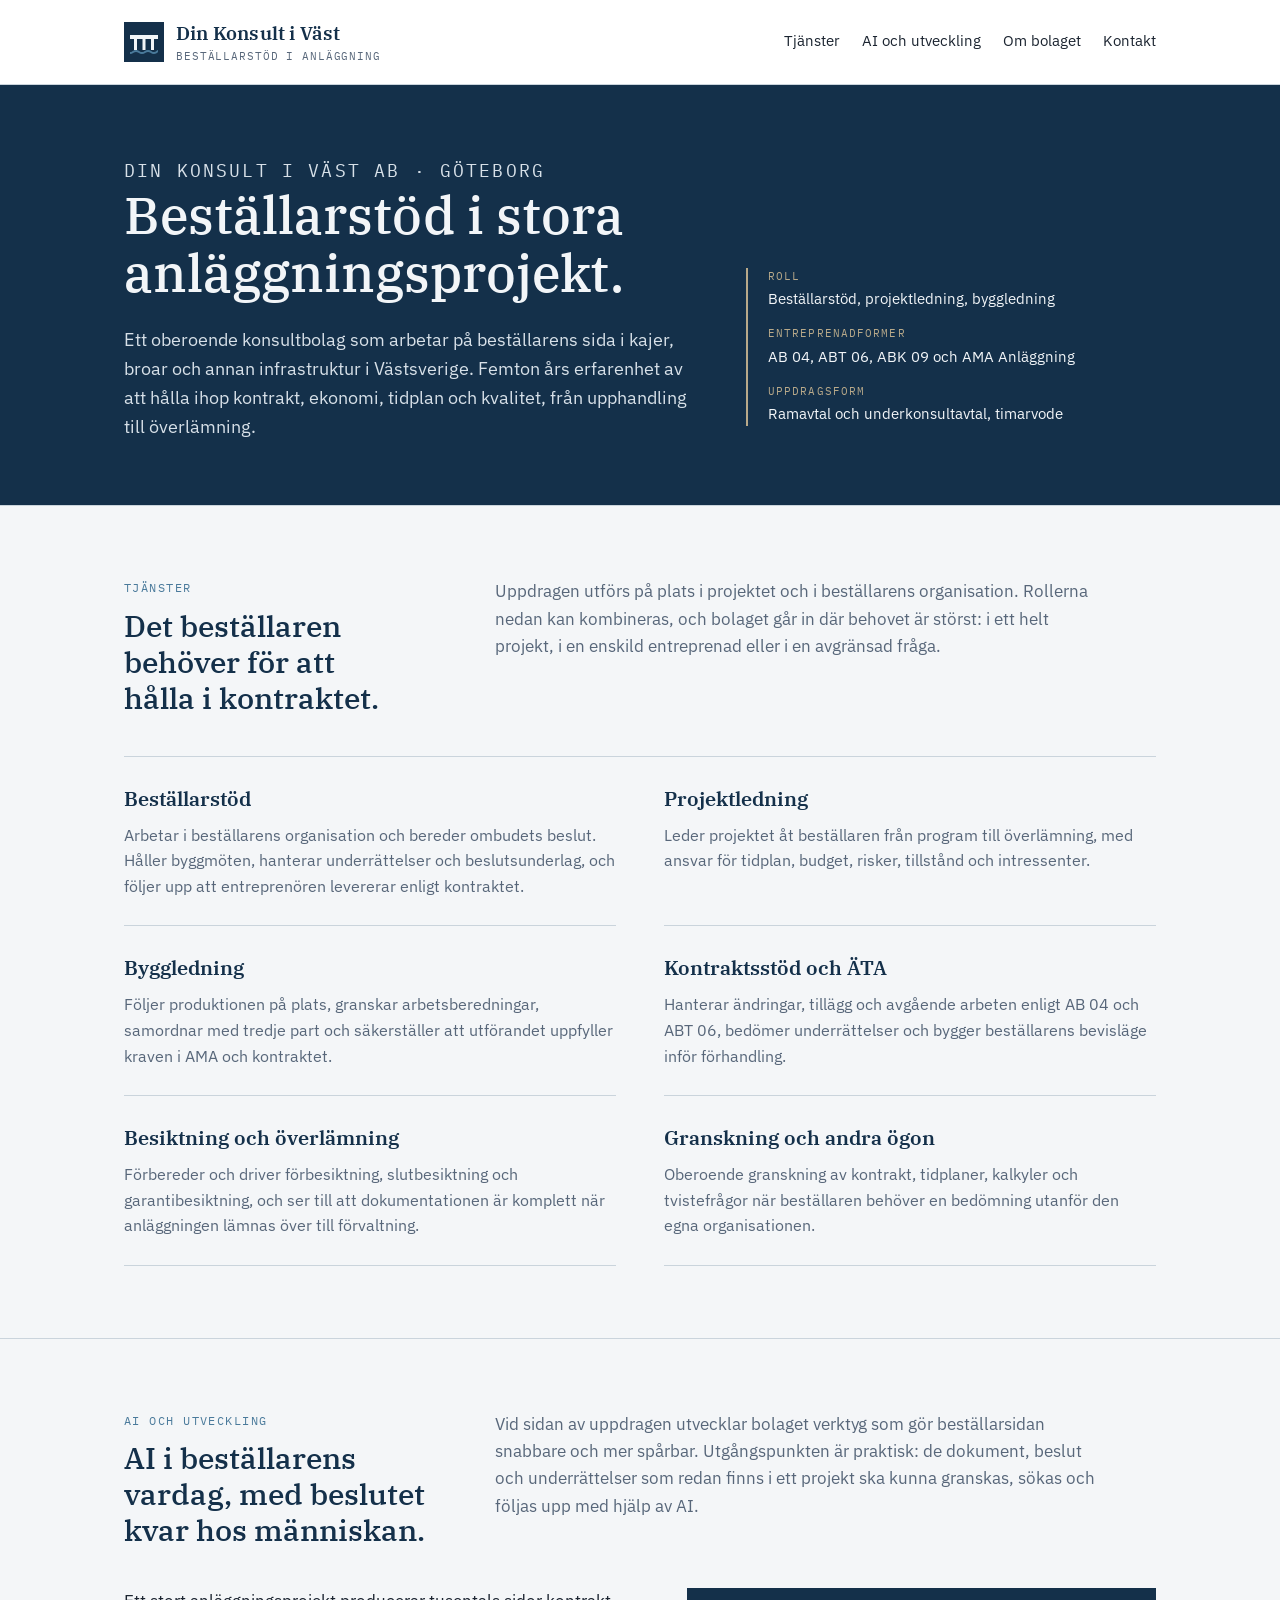
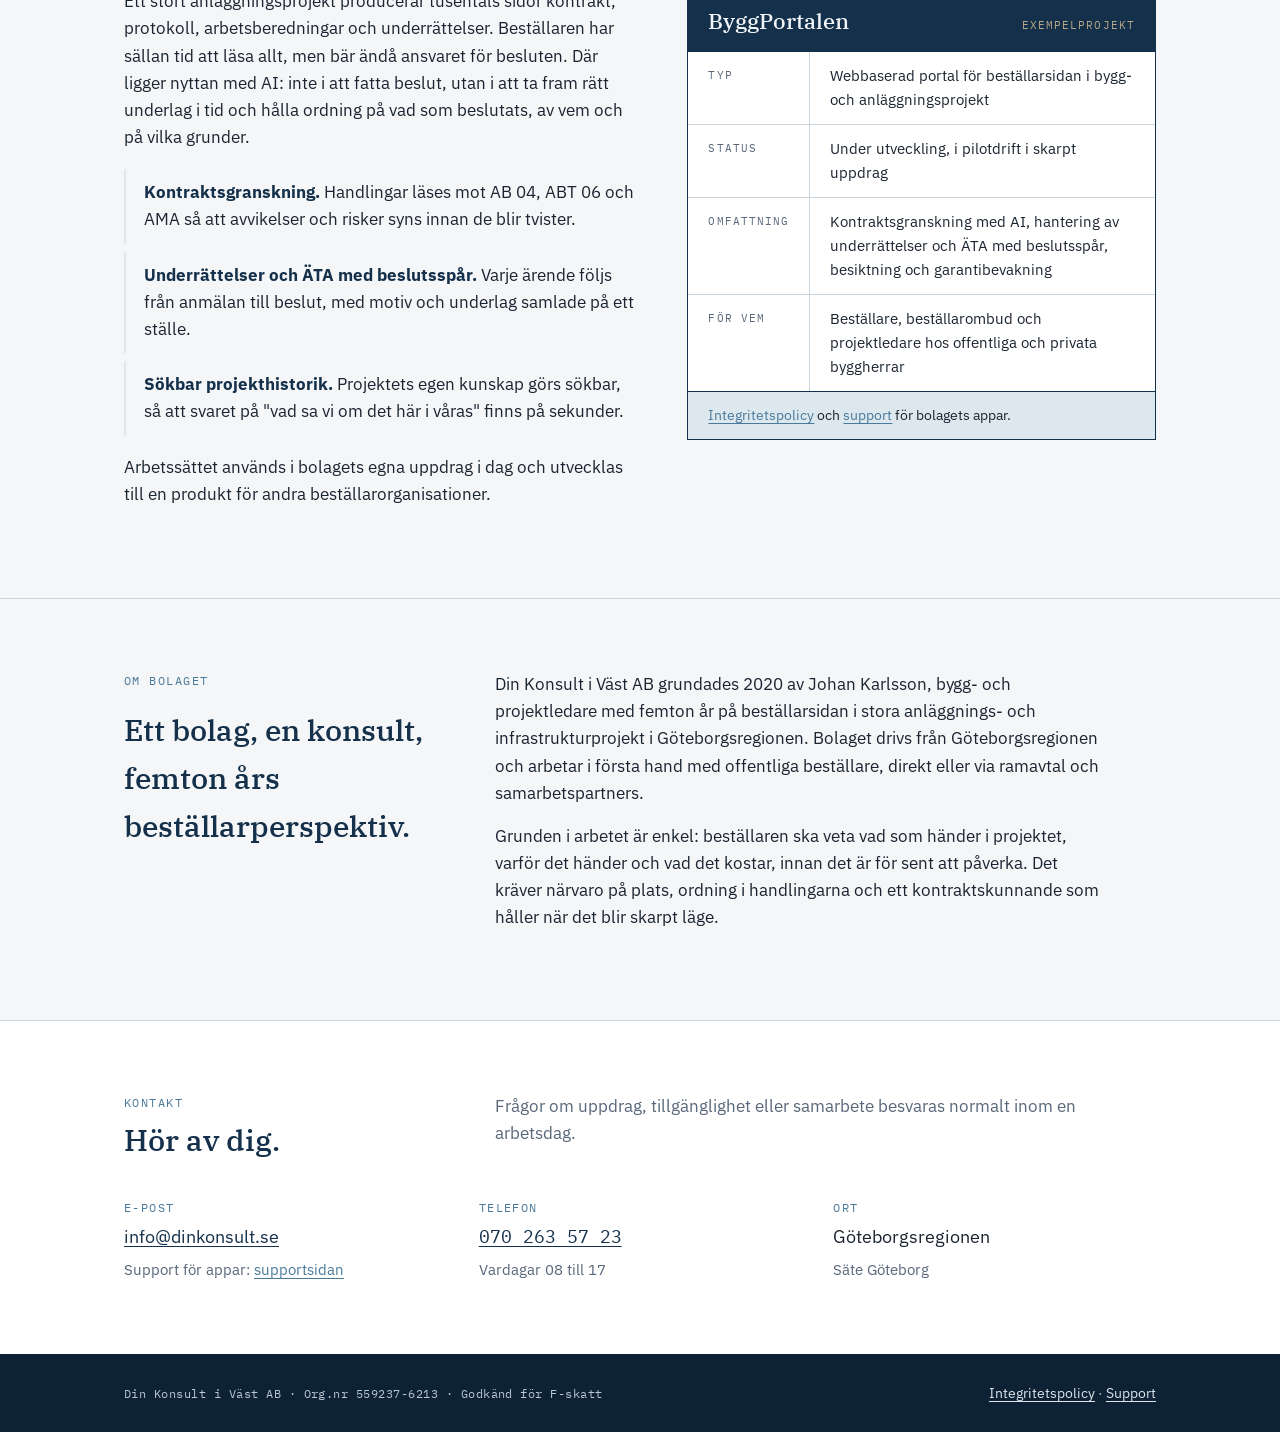
==== index.html @ c1b008b3 "Version 1" ====
<!DOCTYPE html>
<html lang="sv">
<head>
<meta charset="utf-8">
<meta name="viewport" content="width=device-width, initial-scale=1">
<title>Din Konsult i Väst AB</title>
<meta name="description" content="Beställarstöd i stora anläggningsprojekt: projektledning, byggledning, kontraktsstöd och besiktning i Västsverige.">
<link rel="icon" href="favicon.svg" type="image/svg+xml">
<link rel="preconnect" href="https://fonts.googleapis.com">
<link rel="preconnect" href="https://fonts.gstatic.com" crossorigin>
<link rel="stylesheet" href="https://fonts.googleapis.com/css2?family=IBM+Plex+Mono:wght@400;500&family=IBM+Plex+Sans:wght@400;500&family=IBM+Plex+Serif:wght@400;500;600&display=swap">
<link rel="stylesheet" href="style.css">
</head>
<body>

<header class="topp">
  <div class="wrap">
    <a class="marke" href="./" aria-label="Din Konsult i Väst AB, startsida">
      <svg viewBox="0 0 40 40" aria-hidden="true">
        <rect x="0" y="0" width="40" height="40" fill="#14304A"/>
        <rect x="6" y="13" width="28" height="4" fill="#F2F5F8"/>
        <rect x="10" y="17" width="3" height="11" fill="#F2F5F8"/>
        <rect x="18.5" y="17" width="3" height="11" fill="#F2F5F8"/>
        <rect x="27" y="17" width="3" height="11" fill="#F2F5F8"/>
        <path d="M6 31c3 0 3-2 6-2s3 2 6 2 3-2 6-2 3 2 6 2 3-2 4-2" fill="none" stroke="#4A7A9B" stroke-width="2"/>
      </svg>
      <span><b>Din Konsult i Väst</b><small>Beställarstöd i anläggning</small></span>
    </a>
    <nav class="nav" aria-label="Huvudmeny">
      <a href="#tjanster">Tjänster</a>
      <a href="#ai">AI och utveckling</a>
      <a href="#om">Om bolaget</a>
      <a href="#kontakt">Kontakt</a>
    </nav>
  </div>
</header>

<section class="hero" style="padding-block:0">
  <div class="wrap">
    <div>
      <p class="eyebrow">Din Konsult i Väst AB · Göteborg</p>
      <h1>Beställarstöd i stora anläggningsprojekt.</h1>
      <p>Ett oberoende konsultbolag som arbetar på beställarens sida i kajer, broar och annan infrastruktur i Västsverige. Femton års erfarenhet av att hålla ihop kontrakt, ekonomi, tidplan och kvalitet, från upphandling till överlämning.</p>
    </div>
    <dl class="kort">
      <dt>Roll</dt><dd>Beställarstöd, projektledning, byggledning</dd>
      <dt>Entreprenadformer</dt><dd>AB 04, ABT 06, ABK 09 och AMA Anläggning</dd>
      <dt>Uppdragsform</dt><dd>Ramavtal och underkonsultavtal, timarvode</dd>
    </dl>
  </div>
</section>

<section id="tjanster">
  <div class="wrap">
    <div class="sekt-huvud">
      <div>
        <p class="eyebrow">Tjänster</p>
        <h2>Det beställaren behöver för att hålla i kontraktet.</h2>
      </div>
      <p>Uppdragen utförs på plats i projektet och i beställarens organisation. Rollerna nedan kan kombineras, och bolaget går in där behovet är störst: i ett helt projekt, i en enskild entreprenad eller i en avgränsad fråga.</p>
    </div>
    <div class="tjanster">
      <article class="tjanst">
        <h3>Beställarstöd</h3>
        <p>Arbetar i beställarens organisation och bereder ombudets beslut. Håller byggmöten, hanterar underrättelser och beslutsunderlag, och följer upp att entreprenören levererar enligt kontraktet.</p>
      </article>
      <article class="tjanst">
        <h3>Projektledning</h3>
        <p>Leder projektet åt beställaren från program till överlämning, med ansvar för tidplan, budget, risker, tillstånd och intressenter.</p>
      </article>
      <article class="tjanst">
        <h3>Byggledning</h3>
        <p>Följer produktionen på plats, granskar arbetsberedningar, samordnar med tredje part och säkerställer att utförandet uppfyller kraven i AMA och kontraktet.</p>
      </article>
      <article class="tjanst">
        <h3>Kontraktsstöd och ÄTA</h3>
        <p>Hanterar ändringar, tillägg och avgående arbeten enligt AB 04 och ABT 06, bedömer underrättelser och bygger beställarens bevisläge inför förhandling.</p>
      </article>
      <article class="tjanst">
        <h3>Besiktning och överlämning</h3>
        <p>Förbereder och driver förbesiktning, slutbesiktning och garantibesiktning, och ser till att dokumentationen är komplett när anläggningen lämnas över till förvaltning.</p>
      </article>
      <article class="tjanst">
        <h3>Granskning och andra ögon</h3>
        <p>Oberoende granskning av kontrakt, tidplaner, kalkyler och tvistefrågor när beställaren behöver en bedömning utanför den egna organisationen.</p>
      </article>
    </div>
  </div>
</section>

<section id="ai">
  <div class="wrap">
    <div class="sekt-huvud">
      <div>
        <p class="eyebrow">AI och utveckling</p>
        <h2>AI i beställarens vardag, med beslutet kvar hos människan.</h2>
      </div>
      <p>Vid sidan av uppdragen utvecklar bolaget verktyg som gör beställarsidan snabbare och mer spårbar. Utgångspunkten är praktisk: de dokument, beslut och underrättelser som redan finns i ett projekt ska kunna granskas, sökas och följas upp med hjälp av AI.</p>
    </div>
    <div class="ai-grid">
      <div class="ai-text">
        <p>Ett stort anläggningsprojekt producerar tusentals sidor kontrakt, protokoll, arbetsberedningar och underrättelser. Beställaren har sällan tid att läsa allt, men bär ändå ansvaret för besluten. Där ligger nyttan med AI: inte i att fatta beslut, utan i att ta fram rätt underlag i tid och hålla ordning på vad som beslutats, av vem och på vilka grunder.</p>
        <ul>
          <li><b>Kontraktsgranskning.</b> Handlingar läses mot AB 04, ABT 06 och AMA så att avvikelser och risker syns innan de blir tvister.</li>
          <li><b>Underrättelser och ÄTA med beslutsspår.</b> Varje ärende följs från anmälan till beslut, med motiv och underlag samlade på ett ställe.</li>
          <li><b>Sökbar projekthistorik.</b> Projektets egen kunskap görs sökbar, så att svaret på "vad sa vi om det här i våras" finns på sekunder.</li>
        </ul>
        <p>Arbetssättet används i bolagets egna uppdrag i dag och utvecklas till en produkt för andra beställarorganisationer.</p>
      </div>
      <aside class="blad" aria-label="Projektblad ByggPortalen">
        <header><b>ByggPortalen</b><span>Exempelprojekt</span></header>
        <dl>
          <dt>Typ</dt><dd>Webbaserad portal för beställarsidan i bygg- och anläggningsprojekt</dd>
          <dt>Status</dt><dd>Under utveckling, i pilotdrift i skarpt uppdrag</dd>
          <dt>Omfattning</dt><dd>Kontraktsgranskning med AI, hantering av underrättelser och ÄTA med beslutsspår, besiktning och garantibevakning</dd>
          <dt>För vem</dt><dd>Beställare, beställarombud och projektledare hos offentliga och privata byggherrar</dd>
        </dl>
        <footer><a href="integritetspolicy.html">Integritetspolicy</a> och <a href="support.html">support</a> för bolagets appar.</footer>
      </aside>
    </div>
  </div>
</section>

<section id="om">
  <div class="wrap om-grid">
    <div>
      <p class="eyebrow" style="color:var(--vatten)">Om bolaget</p>
      <h2>Ett bolag, en konsult, femton års beställarperspektiv.</h2>
    </div>
    <div>
      <p>Din Konsult i Väst AB grundades 2020 av Johan Karlsson, bygg- och projektledare med femton år på beställarsidan i stora anläggnings- och infrastrukturprojekt i Göteborgsregionen. Bolaget drivs från Göteborgsregionen och arbetar i första hand med offentliga beställare, direkt eller via ramavtal och samarbetspartners.</p>
      <p>Grunden i arbetet är enkel: beställaren ska veta vad som händer i projektet, varför det händer och vad det kostar, innan det är för sent att påverka. Det kräver närvaro på plats, ordning i handlingarna och ett kontraktskunnande som håller när det blir skarpt läge.</p>
    </div>
  </div>
</section>

<section id="kontakt" class="kontakt">
  <div class="wrap">
    <div class="sekt-huvud">
      <div>
        <p class="eyebrow">Kontakt</p>
        <h2>Hör av dig.</h2>
      </div>
      <p>Frågor om uppdrag, tillgänglighet eller samarbete besvaras normalt inom en arbetsdag.</p>
    </div>
    <div class="kontakt-grid">
      <div>
        <p class="eyebrow">E-post</p>
        <p class="v"><a href="mailto:info@dinkonsult.se">info@dinkonsult.se</a></p>
        <p class="dov">Support för appar: <a href="support.html">supportsidan</a></p>
      </div>
      <div>
        <p class="eyebrow">Telefon</p>
        <p class="v n"><a href="tel:+46702635723">070 263 57 23</a></p>
        <p class="dov">Vardagar 08 till 17</p>
      </div>
      <div>
        <p class="eyebrow">Ort</p>
        <p class="v">Göteborgsregionen</p>
        <p class="dov">Säte Göteborg</p>
      </div>
    </div>
  </div>
</section>

<footer class="fot">
  <div class="wrap">
    <div>
      <span class="mono">Din Konsult i Väst AB · Org.nr 559237-6213 · Godkänd för F-skatt</span>
    </div>
    <div>
      <a href="integritetspolicy.html">Integritetspolicy</a> · <a href="support.html">Support</a>
    </div>
  </div>
</footer>

</body>
</html>
---- style.css ----
:root {
  --marin: #14304A;
  --marin-djup: #0E2236;
  --vatten: #4A7A9B;
  --vatten-ljus: #DCE7EE;
  --grund: #F4F6F8;
  --papper: #FFFFFF;
  --text: #1B2430;
  --text-dov: #58677A;
  --linje: #CAD4DC;
  --sand: #B8A98A;
  --mono: "IBM Plex Mono", "SFMono-Regular", Consolas, monospace;
  --serif: "IBM Plex Serif", Georgia, "Times New Roman", serif;
  --sans: "IBM Plex Sans", "Segoe UI", Helvetica, Arial, sans-serif;
  color-scheme: light;
}

* { box-sizing: border-box; }

html { scroll-behavior: smooth; }
@media (prefers-reduced-motion: reduce) { html { scroll-behavior: auto; } }

body {
  margin: 0;
  background: var(--grund);
  color: var(--text);
  font-family: var(--sans);
  font-size: 17px;
  line-height: 1.6;
  -webkit-font-smoothing: antialiased;
}

a { color: var(--vatten); text-decoration-thickness: 1px; text-underline-offset: 3px; }
a:hover { color: var(--marin); }
a:focus-visible, button:focus-visible { outline: 2px solid var(--vatten); outline-offset: 3px; }

.wrap { max-width: 1080px; margin-inline: auto; padding-inline: 24px; }

/* Topp */
.topp {
  background: var(--papper);
  border-bottom: 1px solid var(--linje);
}
.topp .wrap {
  display: flex; align-items: center; justify-content: space-between; gap: 24px;
  padding-block: 18px;
  flex-wrap: wrap;
}
.marke { display: flex; align-items: center; gap: 12px; color: var(--marin); text-decoration: none; }
.marke svg { width: 40px; height: 40px; flex: none; }
.marke b { font-family: var(--serif); font-weight: 600; font-size: 19px; letter-spacing: 0.01em; }
.marke small { display: block; font-family: var(--mono); font-size: 11px; letter-spacing: 0.08em; text-transform: uppercase; color: var(--text-dov); }
.nav { display: flex; gap: 22px; flex-wrap: wrap; }
.nav a { font-size: 15px; color: var(--text); text-decoration: none; padding-block: 4px; border-bottom: 1px solid transparent; }
.nav a:hover { border-bottom-color: var(--vatten); color: var(--marin); }

/* Hero */
.hero { background: var(--marin); color: #F2F5F8; }
.hero .wrap { padding-block: 72px 64px; display: grid; grid-template-columns: minmax(0, 1.4fr) minmax(0, 1fr); gap: 48px; align-items: end; }
.eyebrow { font-family: var(--mono); font-size: 12px; letter-spacing: 0.12em; text-transform: uppercase; color: var(--sand); margin: 0 0 20px; }
.hero h1 { font-family: var(--serif); font-weight: 500; font-size: clamp(32px, 4.6vw, 52px); line-height: 1.12; margin: 0 0 24px; text-wrap: balance; }
.hero p { font-size: 18px; line-height: 1.6; max-width: 34em; margin: 0; color: #D7E0E8; }
.hero .kort { border-left: 2px solid var(--sand); padding-left: 20px; font-size: 15px; color: #C5D1DB; }
.hero .kort dt { font-family: var(--mono); font-size: 11px; letter-spacing: 0.1em; text-transform: uppercase; color: var(--sand); margin-top: 14px; }
.hero .kort dt:first-child { margin-top: 0; }
.hero .kort dd { margin: 2px 0 0; color: #F2F5F8; }

/* Sektioner */
section { padding-block: 72px; }
section + section { border-top: 1px solid var(--linje); }
.sekt-huvud { display: grid; grid-template-columns: minmax(0, 1fr) minmax(0, 2fr); gap: 40px; margin-bottom: 40px; align-items: start; }
.sekt-huvud h2 { font-family: var(--serif); font-weight: 500; font-size: 30px; line-height: 1.2; margin: 0; text-wrap: balance; color: var(--marin); }
.sekt-huvud p { margin: 0; color: var(--text-dov); max-width: 36em; }
.sekt-huvud .eyebrow { color: var(--vatten); margin-bottom: 10px; }

/* Tjänster */
.tjanster { display: grid; grid-template-columns: repeat(2, minmax(0, 1fr)); gap: 0 48px; border-top: 1px solid var(--linje); }
.tjanst { padding-block: 26px; border-bottom: 1px solid var(--linje); }
.tjanst h3 { font-family: var(--serif); font-weight: 600; font-size: 20px; margin: 0 0 8px; color: var(--marin); }
.tjanst p { margin: 0; color: var(--text-dov); font-size: 16px; }

/* AI och utveckling */
.ai-grid { display: grid; grid-template-columns: minmax(0, 1.1fr) minmax(0, 1fr); gap: 48px; align-items: start; }
.ai-text p { margin: 0 0 18px; max-width: 36em; }
.ai-text ul { margin: 0 0 18px; padding-left: 0; list-style: none; }
.ai-text li { padding: 10px 0 10px 18px; border-left: 2px solid var(--vatten-ljus); margin-bottom: 8px; color: var(--text); }
.ai-text li b { color: var(--marin); }

/* Projektblad, formad som ett ritningshuvud */
.blad { background: var(--papper); border: 1px solid var(--marin); }
.blad header { background: var(--marin); color: #F2F5F8; padding: 14px 20px; display: flex; justify-content: space-between; align-items: baseline; gap: 12px; flex-wrap: wrap; }
.blad header b { font-family: var(--serif); font-size: 22px; font-weight: 500; }
.blad header span { font-family: var(--mono); font-size: 11px; letter-spacing: 0.1em; text-transform: uppercase; color: var(--sand); }
.blad dl { margin: 0; display: grid; grid-template-columns: max-content minmax(0, 1fr); }
.blad dt, .blad dd { padding: 12px 20px; border-bottom: 1px solid var(--linje); margin: 0; }
.blad dt { font-family: var(--mono); font-size: 11px; letter-spacing: 0.1em; text-transform: uppercase; color: var(--text-dov); border-right: 1px solid var(--linje); padding-top: 15px; }
.blad dd { font-size: 15px; }
.blad dt:nth-last-of-type(1), .blad dd:last-child { border-bottom: 0; }
.blad footer { padding: 12px 20px; border-top: 1px solid var(--marin); font-size: 14px; background: var(--vatten-ljus); }

/* Om */
.om-grid { display: grid; grid-template-columns: minmax(0, 1fr) minmax(0, 2fr); gap: 40px; }
.om-grid p { margin: 0 0 16px; max-width: 36em; }
.om-grid h2 { font-family: var(--serif); font-weight: 500; font-size: 30px; margin: 0; color: var(--marin); }

/* Kontakt */
.kontakt { background: var(--papper); }
.kontakt-grid { display: grid; grid-template-columns: repeat(3, minmax(0, 1fr)); gap: 32px; }
.kontakt-grid .eyebrow { color: var(--vatten); margin-bottom: 6px; }
.kontakt-grid .v { font-size: 18px; margin: 0; }
.kontakt-grid .v a { color: var(--marin); }
.kontakt-grid .n { font-family: var(--mono); font-variant-numeric: tabular-nums; }
.kontakt-grid p.dov { margin: 6px 0 0; color: var(--text-dov); font-size: 15px; }

/* Sidfot */
.fot { background: var(--marin-djup); color: #B9C6D1; font-size: 14px; }
.fot .wrap { padding-block: 28px; display: flex; justify-content: space-between; gap: 20px; flex-wrap: wrap; }
.fot a { color: #DCE4EB; }
.fot .mono { font-family: var(--mono); font-size: 12px; letter-spacing: 0.04em; }

/* Undersidor */
.doc { max-width: 720px; margin-inline: auto; padding-block: 56px 80px; }
.doc h1 { font-family: var(--serif); font-weight: 500; font-size: 36px; line-height: 1.15; margin: 0 0 8px; color: var(--marin); text-wrap: balance; }
.doc .meta { font-family: var(--mono); font-size: 12px; letter-spacing: 0.08em; text-transform: uppercase; color: var(--text-dov); margin: 0 0 36px; }
.doc h2 { font-family: var(--serif); font-weight: 600; font-size: 22px; margin: 40px 0 12px; color: var(--marin); }
.doc p { margin: 0 0 16px; }
.doc table { border-collapse: collapse; width: 100%; font-size: 15px; margin: 8px 0 20px; }
.doc th, .doc td { text-align: left; vertical-align: top; padding: 10px 12px; border-bottom: 1px solid var(--linje); }
.doc th { font-family: var(--mono); font-size: 11px; letter-spacing: 0.1em; text-transform: uppercase; color: var(--text-dov); font-weight: 500; }
.doc .tabell { overflow-x: auto; }

@media (max-width: 800px) {
  .hero .wrap { grid-template-columns: 1fr; padding-block: 48px; gap: 32px; }
  .sekt-huvud, .ai-grid, .om-grid { grid-template-columns: 1fr; gap: 20px; }
  .tjanster { grid-template-columns: 1fr; gap: 0; }
  .kontakt-grid { grid-template-columns: 1fr; gap: 24px; }
  section { padding-block: 52px; }
  .blad dl { grid-template-columns: 1fr; }
  .blad dt { border-right: 0; border-bottom: 0; padding-bottom: 0; }
}
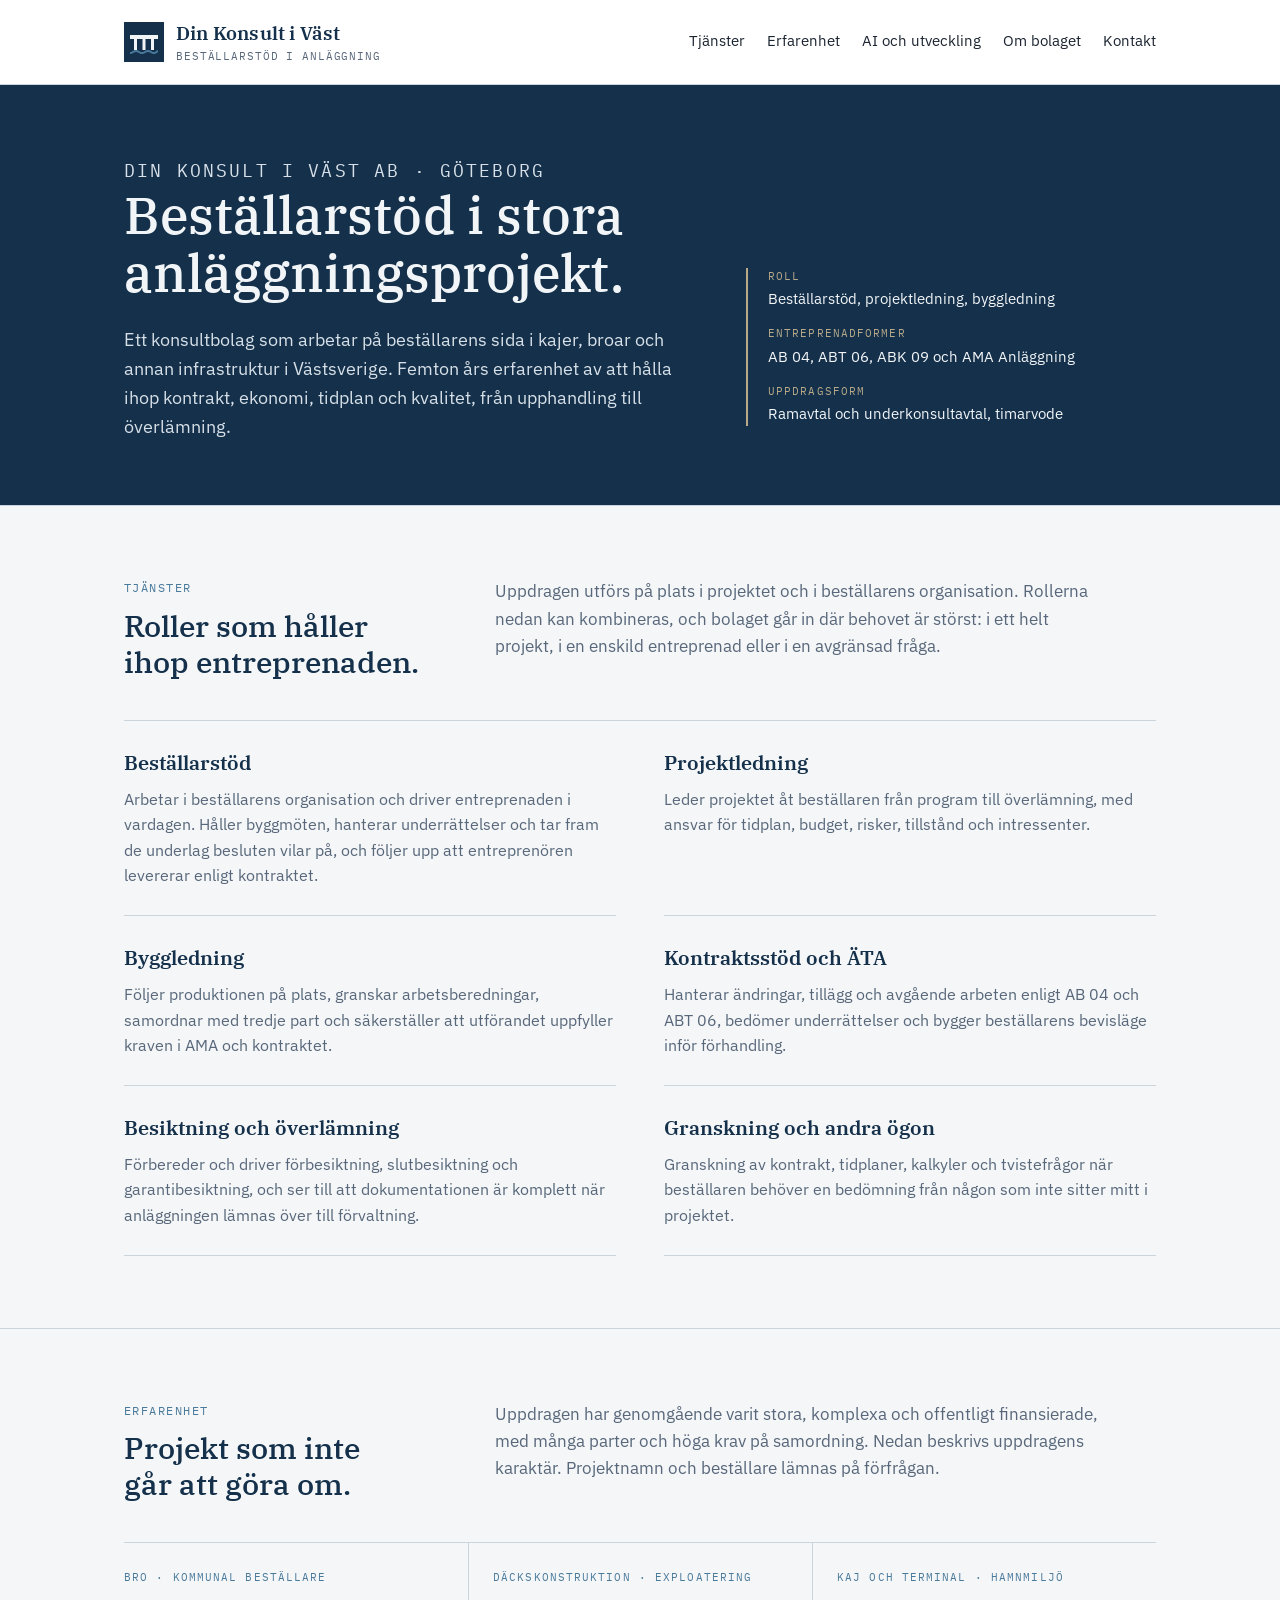
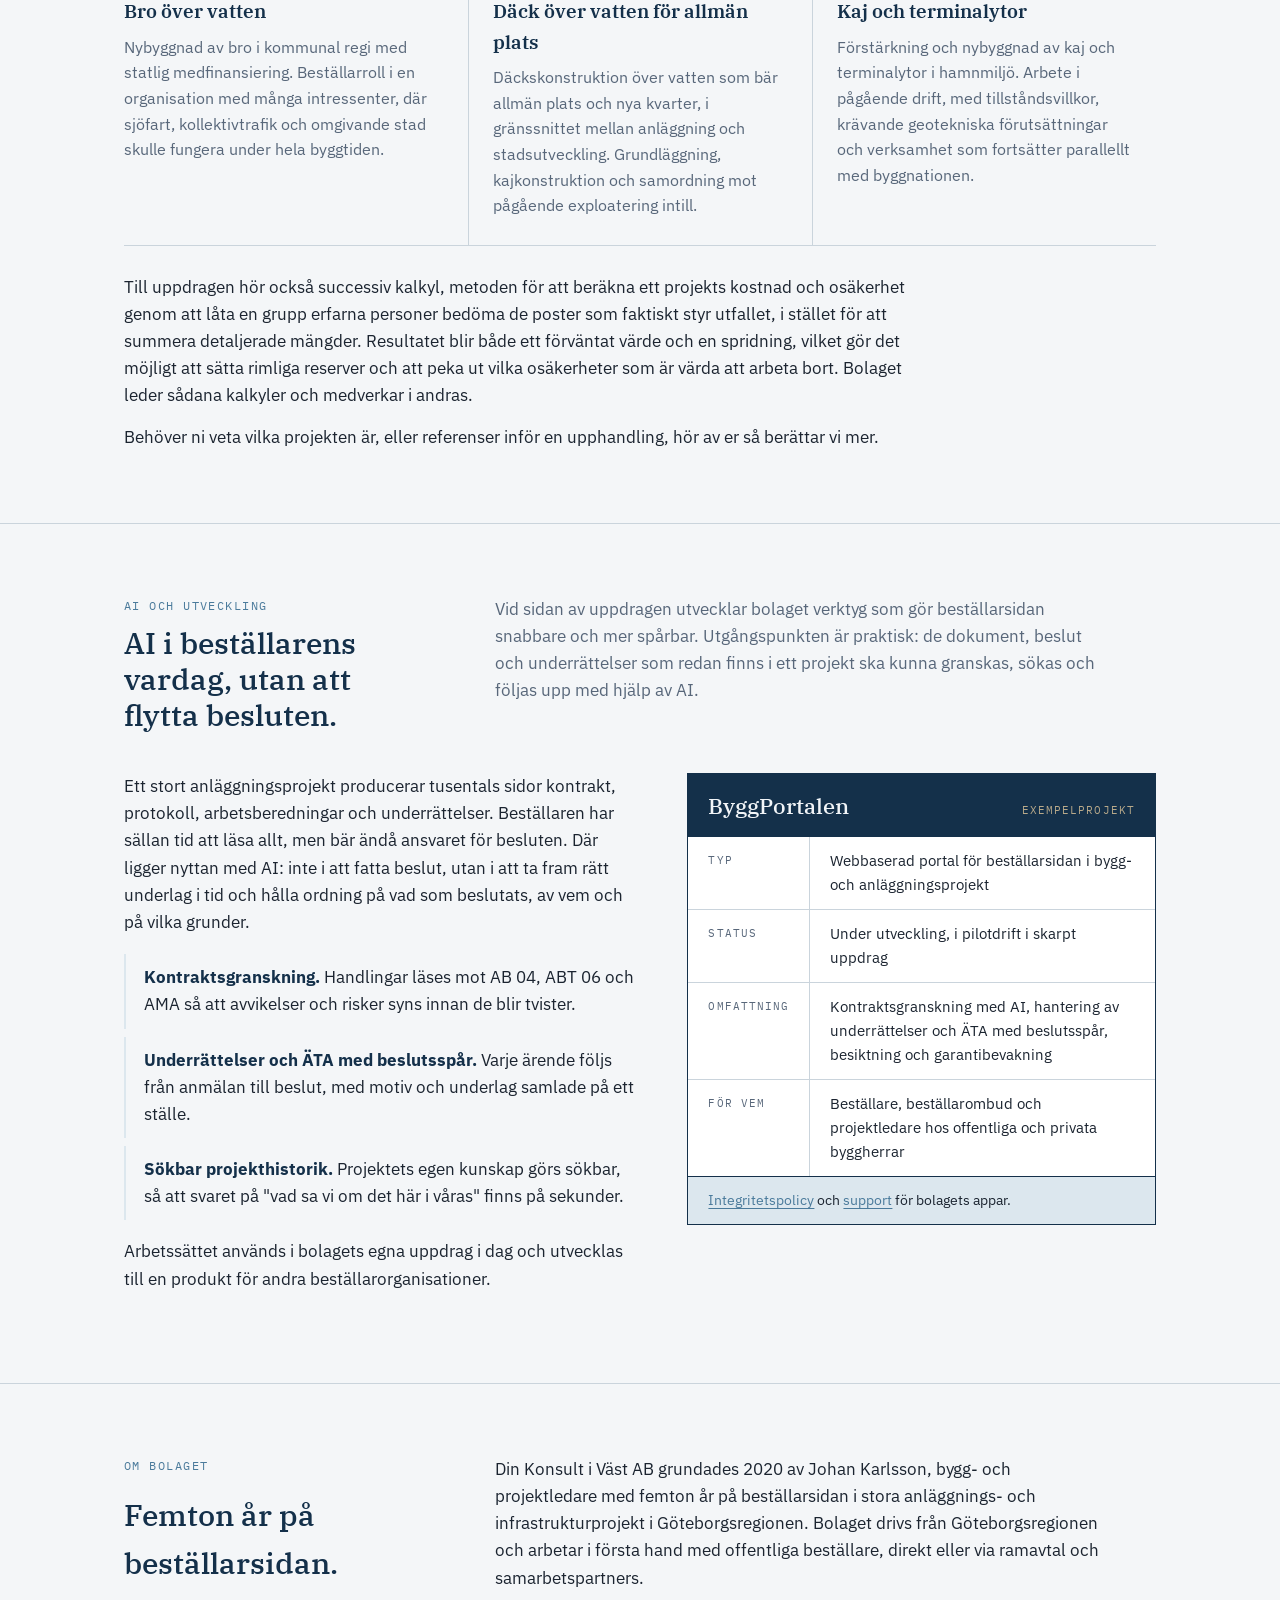
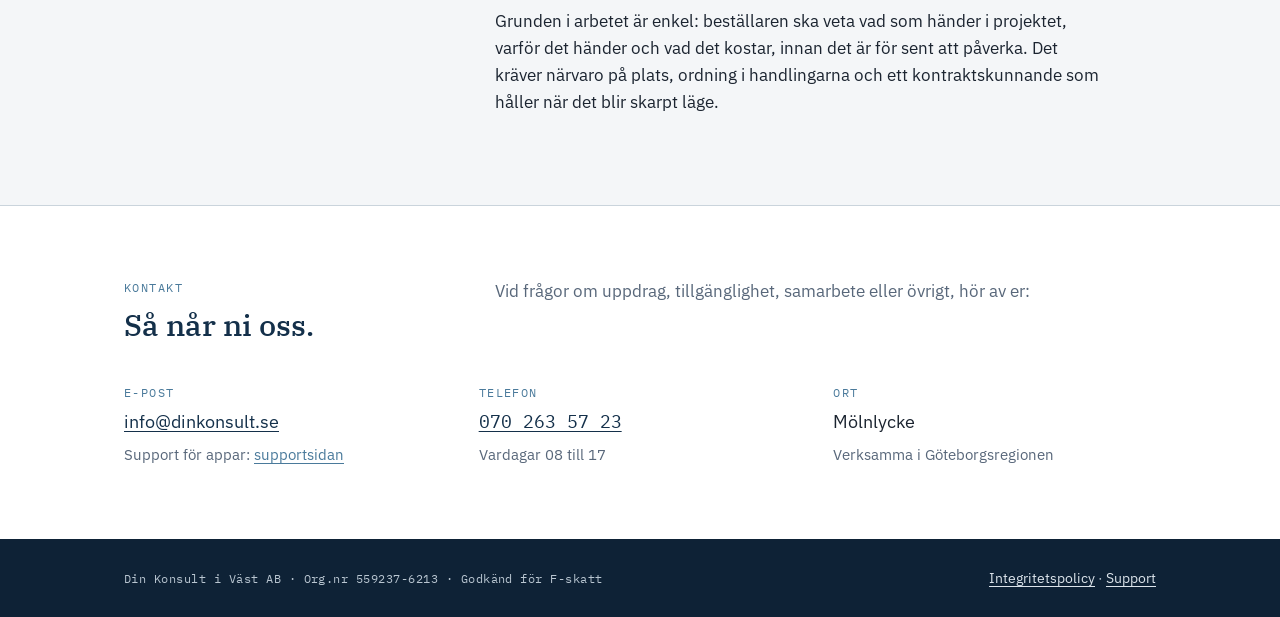
==== commit 3116a0c0: "Add files via upload" ====
--- a/index.html
+++ b/index.html
@@ -28,6 +28,7 @@
     </a>
     <nav class="nav" aria-label="Huvudmeny">
       <a href="#tjanster">Tjänster</a>
+      <a href="#erfarenhet">Erfarenhet</a>
       <a href="#ai">AI och utveckling</a>
       <a href="#om">Om bolaget</a>
       <a href="#kontakt">Kontakt</a>
@@ -40,7 +41,7 @@
     <div>
       <p class="eyebrow">Din Konsult i Väst AB · Göteborg</p>
       <h1>Beställarstöd i stora anläggningsprojekt.</h1>
-      <p>Ett oberoende konsultbolag som arbetar på beställarens sida i kajer, broar och annan infrastruktur i Västsverige. Femton års erfarenhet av att hålla ihop kontrakt, ekonomi, tidplan och kvalitet, från upphandling till överlämning.</p>
+      <p>Ett konsultbolag som arbetar på beställarens sida i kajer, broar och annan infrastruktur i Västsverige. Femton års erfarenhet av att hålla ihop kontrakt, ekonomi, tidplan och kvalitet, från upphandling till överlämning.</p>
     </div>
     <dl class="kort">
       <dt>Roll</dt><dd>Beställarstöd, projektledning, byggledning</dd>
@@ -55,14 +56,14 @@
     <div class="sekt-huvud">
       <div>
         <p class="eyebrow">Tjänster</p>
-        <h2>Det beställaren behöver för att hålla i kontraktet.</h2>
+        <h2>Roller som håller ihop entreprenaden.</h2>
       </div>
       <p>Uppdragen utförs på plats i projektet och i beställarens organisation. Rollerna nedan kan kombineras, och bolaget går in där behovet är störst: i ett helt projekt, i en enskild entreprenad eller i en avgränsad fråga.</p>
     </div>
     <div class="tjanster">
       <article class="tjanst">
         <h3>Beställarstöd</h3>
-        <p>Arbetar i beställarens organisation och bereder ombudets beslut. Håller byggmöten, hanterar underrättelser och beslutsunderlag, och följer upp att entreprenören levererar enligt kontraktet.</p>
+        <p>Arbetar i beställarens organisation och driver entreprenaden i vardagen. Håller byggmöten, hanterar underrättelser och tar fram de underlag besluten vilar på, och följer upp att entreprenören levererar enligt kontraktet.</p>
       </article>
       <article class="tjanst">
         <h3>Projektledning</h3>
@@ -82,8 +83,41 @@
       </article>
       <article class="tjanst">
         <h3>Granskning och andra ögon</h3>
-        <p>Oberoende granskning av kontrakt, tidplaner, kalkyler och tvistefrågor när beställaren behöver en bedömning utanför den egna organisationen.</p>
-      </article>
+        <p>Granskning av kontrakt, tidplaner, kalkyler och tvistefrågor när beställaren behöver en bedömning från någon som inte sitter mitt i projektet.</p>
+      </article>
+    </div>
+  </div>
+</section>
+
+<section id="erfarenhet">
+  <div class="wrap">
+    <div class="sekt-huvud">
+      <div>
+        <p class="eyebrow">Erfarenhet</p>
+        <h2>Projekt som inte går att göra om.</h2>
+      </div>
+      <p>Uppdragen har genomgående varit stora, komplexa och offentligt finansierade, med många parter och höga krav på samordning. Nedan beskrivs uppdragens karaktär. Projektnamn och beställare lämnas på förfrågan.</p>
+    </div>
+    <div class="ref-grid">
+      <article class="ref">
+        <p class="typ">Bro · kommunal beställare</p>
+        <h3>Bro över vatten</h3>
+        <p>Nybyggnad av bro i kommunal regi med statlig medfinansiering. Beställarroll i en organisation med många intressenter, där sjöfart, kollektivtrafik och omgivande stad skulle fungera under hela byggtiden.</p>
+      </article>
+      <article class="ref">
+        <p class="typ">Däckskonstruktion · exploatering</p>
+        <h3>Däck över vatten för allmän plats</h3>
+        <p>Däckskonstruktion över vatten som bär allmän plats och nya kvarter, i gränssnittet mellan anläggning och stadsutveckling. Grundläggning, kajkonstruktion och samordning mot pågående exploatering intill.</p>
+      </article>
+      <article class="ref">
+        <p class="typ">Kaj och terminal · hamnmiljö</p>
+        <h3>Kaj och terminalytor</h3>
+        <p>Förstärkning och nybyggnad av kaj och terminalytor i hamnmiljö. Arbete i pågående drift, med tillståndsvillkor, krävande geotekniska förutsättningar och verksamhet som fortsätter parallellt med byggnationen.</p>
+      </article>
+    </div>
+    <div class="ref-not">
+      <p>Till uppdragen hör också successiv kalkyl, metoden för att beräkna ett projekts kostnad och osäkerhet genom att låta en grupp erfarna personer bedöma de poster som faktiskt styr utfallet, i stället för att summera detaljerade mängder. Resultatet blir både ett förväntat värde och en spridning, vilket gör det möjligt att sätta rimliga reserver och att peka ut vilka osäkerheter som är värda att arbeta bort. Bolaget leder sådana kalkyler och medverkar i andras.</p>
+      <p>Behöver ni veta vilka projekten är, eller referenser inför en upphandling, hör av er så berättar vi mer.</p>
     </div>
   </div>
 </section>
@@ -93,7 +127,7 @@
     <div class="sekt-huvud">
       <div>
         <p class="eyebrow">AI och utveckling</p>
-        <h2>AI i beställarens vardag, med beslutet kvar hos människan.</h2>
+        <h2>AI i beställarens vardag, utan att flytta besluten.</h2>
       </div>
       <p>Vid sidan av uppdragen utvecklar bolaget verktyg som gör beställarsidan snabbare och mer spårbar. Utgångspunkten är praktisk: de dokument, beslut och underrättelser som redan finns i ett projekt ska kunna granskas, sökas och följas upp med hjälp av AI.</p>
     </div>
@@ -125,7 +159,7 @@
   <div class="wrap om-grid">
     <div>
       <p class="eyebrow" style="color:var(--vatten)">Om bolaget</p>
-      <h2>Ett bolag, en konsult, femton års beställarperspektiv.</h2>
+      <h2>Femton år på beställarsidan.</h2>
     </div>
     <div>
       <p>Din Konsult i Väst AB grundades 2020 av Johan Karlsson, bygg- och projektledare med femton år på beställarsidan i stora anläggnings- och infrastrukturprojekt i Göteborgsregionen. Bolaget drivs från Göteborgsregionen och arbetar i första hand med offentliga beställare, direkt eller via ramavtal och samarbetspartners.</p>
@@ -139,9 +173,9 @@
     <div class="sekt-huvud">
       <div>
         <p class="eyebrow">Kontakt</p>
-        <h2>Hör av dig.</h2>
-      </div>
-      <p>Frågor om uppdrag, tillgänglighet eller samarbete besvaras normalt inom en arbetsdag.</p>
+        <h2>Så når ni oss.</h2>
+      </div>
+      <p>Vid frågor om uppdrag, tillgänglighet, samarbete eller övrigt, hör av er:</p>
     </div>
     <div class="kontakt-grid">
       <div>
@@ -156,8 +190,8 @@
       </div>
       <div>
         <p class="eyebrow">Ort</p>
-        <p class="v">Göteborgsregionen</p>
-        <p class="dov">Säte Göteborg</p>
+        <p class="v">Mölnlycke</p>
+        <p class="dov">Verksamma i Göteborgsregionen</p>
       </div>
     </div>
   </div>
--- a/style.css
+++ b/style.css
@@ -98,6 +98,17 @@
 .blad dt:nth-last-of-type(1), .blad dd:last-child { border-bottom: 0; }
 .blad footer { padding: 12px 20px; border-top: 1px solid var(--marin); font-size: 14px; background: var(--vatten-ljus); }
 
+/* Erfarenhet */
+.ref-grid { display: grid; grid-template-columns: repeat(3, minmax(0, 1fr)); gap: 0; border-top: 1px solid var(--linje); }
+.ref { padding: 26px 24px 26px 0; border-bottom: 1px solid var(--linje); }
+.ref + .ref { padding-left: 24px; border-left: 1px solid var(--linje); }
+.ref .typ { font-family: var(--mono); font-size: 11px; letter-spacing: 0.1em; text-transform: uppercase; color: var(--vatten); margin: 0 0 10px; }
+.ref h3 { font-family: var(--serif); font-weight: 600; font-size: 19px; margin: 0 0 8px; color: var(--marin); }
+.ref p { margin: 0; color: var(--text-dov); font-size: 16px; }
+.ref-not { margin: 28px 0 0; max-width: 46em; }
+.ref-not p { margin: 0 0 14px; }
+.ref-not p:last-child { margin-bottom: 0; }
+
 /* Om */
 .om-grid { display: grid; grid-template-columns: minmax(0, 1fr) minmax(0, 2fr); gap: 40px; }
 .om-grid p { margin: 0 0 16px; max-width: 36em; }
@@ -133,6 +144,8 @@
   .hero .wrap { grid-template-columns: 1fr; padding-block: 48px; gap: 32px; }
   .sekt-huvud, .ai-grid, .om-grid { grid-template-columns: 1fr; gap: 20px; }
   .tjanster { grid-template-columns: 1fr; gap: 0; }
+  .ref-grid { grid-template-columns: 1fr; }
+  .ref, .ref + .ref { padding: 22px 0; padding-left: 0; border-left: 0; }
   .kontakt-grid { grid-template-columns: 1fr; gap: 24px; }
   section { padding-block: 52px; }
   .blad dl { grid-template-columns: 1fr; }
